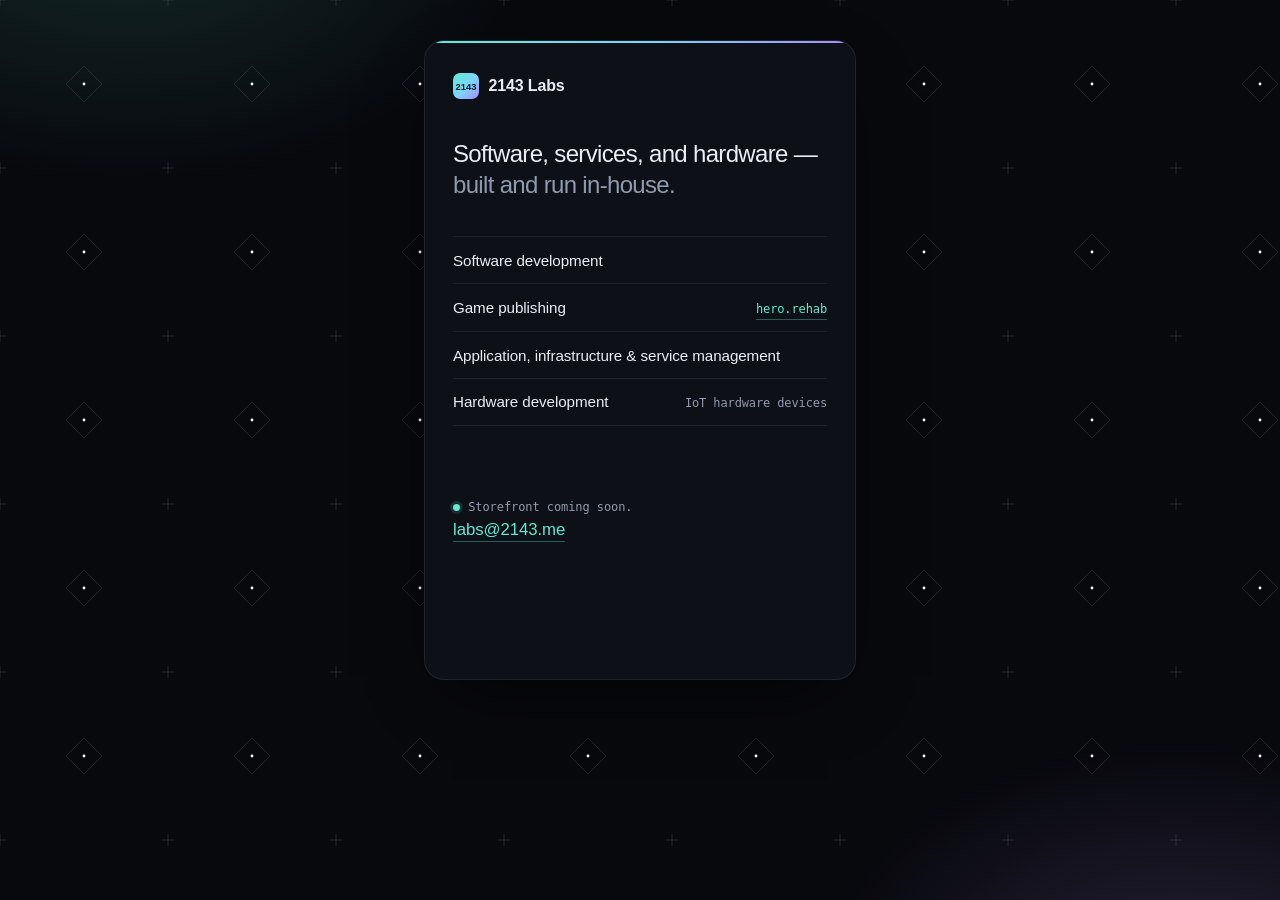
==== index.html @ 157abdbf "feat: initial site — mobile-first column over a tiled background Moved out of 2143-k8s (base/site/) " ====
<!doctype html>
<html lang="en">
<head>
  <meta charset="utf-8">
  <meta name="viewport" content="width=device-width, initial-scale=1">
  <title>2143 Labs</title>
  <meta name="description" content="Software development, game publishing, infrastructure and hardware. Storefront coming soon.">
  <meta name="theme-color" content="#08090d">
  <meta name="color-scheme" content="dark">
  <link rel="icon" href="/favicon.svg" type="image/svg+xml">
  <link rel="canonical" href="https://labs.2143.me/">
  <meta property="og:type" content="website">
  <meta property="og:title" content="2143 Labs">
  <meta property="og:description" content="Software development, game publishing, infrastructure and hardware.">
  <meta property="og:url" content="https://labs.2143.me/">
  <link rel="stylesheet" href="/style.css">
</head>
<body>
  <main class="viewport">
    <header class="brand">
      <img src="/favicon.svg" alt="" width="26" height="26">
      <span>2143 Labs</span>
    </header>

    <p class="lede">
      Software, services, and hardware —
      <span class="lede__tail">built and run in-house.</span>
    </p>

    <ul class="products">
      <li><span>Software development</span></li>
      <li><span>Game publishing</span> <a class="detail" href="https://hero.rehab">hero.rehab</a></li>
      <li><span>Application, infrastructure &amp; service management</span></li>
      <li><span>Hardware development</span> <span class="detail">IoT hardware devices</span></li>
    </ul>

    <footer class="contact">
      <p class="status"><span class="status__dot" aria-hidden="true"></span>Storefront coming soon.</p>
      <p><a class="email" href="mailto:labs@2143.me">labs@2143.me</a></p>
    </footer>
  </main>
</body>
</html>
---- style.css ----
/* 2143 Labs — one page, one stylesheet, no external requests.
   Mobile: the column is the page. Desktop: the column keeps its reading
   width and height, over a tiled background. */

:root {
  --bg: #08090d;
  --panel: #0d1017;
  --text: #e9edf5;
  --muted: #8f9aae;
  --line: rgba(255, 255, 255, 0.08);
  --accent: #5eead4;
  --accent-2: #a78bfa;
  --mono: ui-monospace, SFMono-Regular, "SF Mono", Menlo, Consolas, monospace;
}

* {
  box-sizing: border-box;
}

html {
  -webkit-text-size-adjust: 100%;
}

body {
  margin: 0;
  background-color: var(--bg);
  background-image: url("/tile.svg");
  background-size: 168px 168px;
  color: var(--text);
  font: 400 16px/1.55 ui-sans-serif, -apple-system, "Segoe UI", Roboto, "Helvetica Neue", Arial, sans-serif;
  letter-spacing: -0.005em;
  -webkit-font-smoothing: antialiased;
}

/* Brand glow over the tile. */
body::before {
  content: "";
  position: fixed;
  inset: 0;
  background:
    radial-gradient(42rem 28rem at 10% -10%, rgba(94, 234, 212, 0.14), transparent 62%),
    radial-gradient(38rem 26rem at 92% 110%, rgba(167, 139, 250, 0.18), transparent 60%);
  pointer-events: none;
}

/* The reading column. */
.viewport {
  position: relative;
  display: flex;
  flex-direction: column;
  overflow: hidden;
  margin: 0 auto;
  padding: 1.75rem 1.5rem 2rem;
  min-height: 100svh;
  min-height: 100dvh;
  background: var(--panel);
}

.viewport::before {
  content: "";
  position: absolute;
  inset: 0 0 auto;
  height: 2px;
  background: linear-gradient(90deg, var(--accent), #7dd3fc 55%, var(--accent-2));
}

/* Above phone width the column stops growing, and the tile takes the rest. */
@media (min-width: 42rem) {
  .viewport {
    max-width: 27rem;
    min-height: min(100svh - 5rem, 40rem);
    margin: 2.5rem auto;
    padding: 2rem 1.75rem 1.75rem;
    border: 1px solid var(--line);
    border-radius: 20px;
    box-shadow: 0 24px 70px -28px rgba(0, 0, 0, 0.9);
  }

  /* Inside the framed column the contact block sits at the bottom. */
  .contact {
    margin-top: auto;
    padding-top: 2rem;
  }
}

.brand {
  display: flex;
  align-items: center;
  gap: 0.6rem;
  font-weight: 650;
  letter-spacing: -0.01em;
}

.brand img {
  display: block;
  border-radius: 7px;
}

.lede {
  margin: 2.5rem 0 0;
  font-size: clamp(1.25rem, 5.4vw, 1.5rem);
  line-height: 1.28;
  font-weight: 500;
  letter-spacing: -0.028em;
}

.lede__tail {
  color: var(--muted);
}

.products {
  margin: 2.25rem 0 0;
  padding: 0;
  list-style: none;
  border-top: 1px solid var(--line);
}

.products li {
  display: flex;
  flex-wrap: wrap;
  align-items: baseline;
  justify-content: space-between;
  gap: 0.2rem 0.75rem;
  padding: 0.7rem 0;
  border-bottom: 1px solid var(--line);
  font-size: 0.95rem;
}

.detail {
  font-family: var(--mono);
  font-size: 0.75rem;
  letter-spacing: -0.01em;
  color: var(--muted);
  white-space: nowrap;
}

a.detail {
  color: var(--accent);
  text-decoration: none;
  padding-bottom: 1px;
  border-bottom: 1px solid rgba(94, 234, 212, 0.35);
}

a.detail:hover {
  border-bottom-color: currentColor;
}

.contact {
  margin-top: 2.5rem;
}

.contact p {
  margin: 0;
}

.status {
  display: flex;
  align-items: center;
  gap: 0.5rem;
  margin-bottom: 1rem;
  font-family: var(--mono);
  font-size: 0.75rem;
  color: var(--muted);
}

.status__dot {
  width: 0.45rem;
  height: 0.45rem;
  border-radius: 50%;
  background: var(--accent);
  box-shadow: 0 0 0 3px rgba(94, 234, 212, 0.14);
}

.email {
  font-size: 1.05rem;
  color: var(--accent);
  text-decoration: none;
  padding-bottom: 2px;
  border-bottom: 1px solid rgba(94, 234, 212, 0.35);
}

.email:hover {
  border-bottom-color: currentColor;
}

:focus-visible {
  outline: 2px solid var(--accent);
  outline-offset: 3px;
  border-radius: 4px;
}
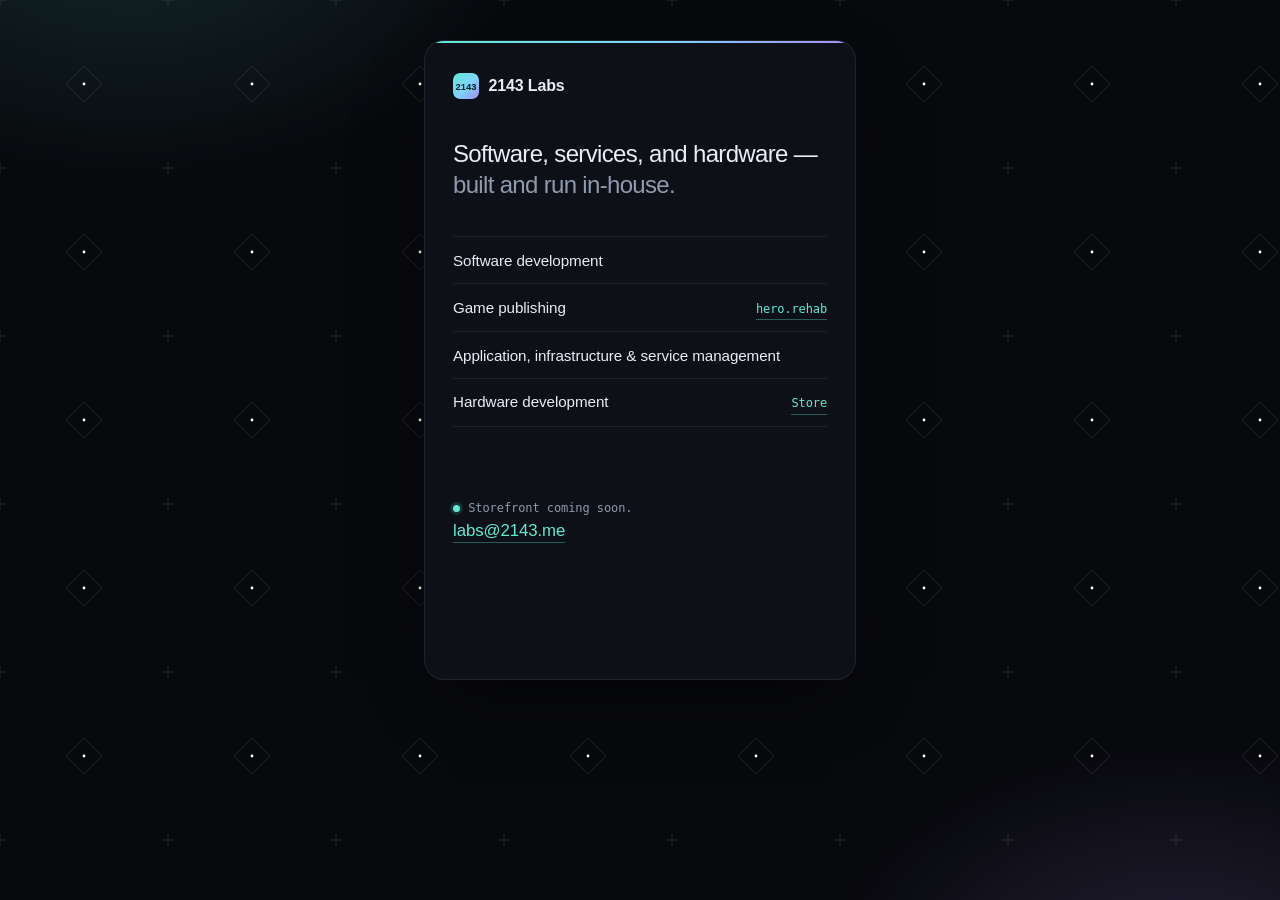
==== commit ad85647a: "feat(store): add Sunspot Collars pre-launch store page Adds /store/ announcing the Sunspot Collars l" ====
--- a/index.html
+++ b/index.html
@@ -31,7 +31,7 @@
       <li><span>Software development</span></li>
       <li><span>Game publishing</span> <a class="detail" href="https://hero.rehab">hero.rehab</a></li>
       <li><span>Application, infrastructure &amp; service management</span></li>
-      <li><span>Hardware development</span> <span class="detail">IoT hardware devices</span></li>
+      <li><span>Hardware development</span> <a class="detail" href="/store/">Store</a></li>
     </ul>
 
     <footer class="contact">
--- a/style.css
+++ b/style.css
@@ -188,3 +188,100 @@
   outline-offset: 3px;
   border-radius: 4px;
 }
+
+/* --- Store ------------------------------------------------------------- */
+
+.back {
+  margin-left: auto;
+  font-family: var(--mono);
+  font-size: 0.75rem;
+  color: var(--muted);
+  text-decoration: none;
+}
+
+.back:hover {
+  color: var(--text);
+}
+
+.item {
+  margin-top: 2.5rem;
+}
+
+.item__head {
+  display: flex;
+  align-items: baseline;
+  justify-content: space-between;
+  gap: 0.75rem;
+}
+
+.item__name {
+  margin: 0;
+  font-size: 1.35rem;
+  font-weight: 620;
+  letter-spacing: -0.025em;
+}
+
+.item__price {
+  font-family: var(--mono);
+  font-size: 0.95rem;
+  color: var(--accent);
+}
+
+.item__desc {
+  margin: 0.4rem 0 0;
+  font-size: 0.92rem;
+  color: var(--muted);
+}
+
+.section {
+  margin: 2.25rem 0 0;
+  font-family: var(--mono);
+  font-size: 0.7rem;
+  font-weight: 500;
+  letter-spacing: 0.09em;
+  text-transform: uppercase;
+  color: var(--muted);
+}
+
+.section + .products {
+  margin-top: 0.6rem;
+}
+
+.note {
+  margin: 0.7rem 0 0;
+  font-size: 0.8rem;
+  color: var(--muted);
+}
+
+.tier {
+  margin-top: 1.5rem;
+  padding-top: 1.5rem;
+  border-top: 1px solid var(--line);
+}
+
+.tier .item__name {
+  font-size: 1.1rem;
+}
+
+.tier__feat {
+  margin: 0.55rem 0 0;
+  padding: 0;
+  list-style: none;
+  font-size: 0.88rem;
+  color: var(--muted);
+}
+
+.tier__feat li {
+  padding: 0.12rem 0;
+}
+
+.launch {
+  display: inline-block;
+  margin: 0.85rem 0 0;
+  padding: 0.3rem 0.72rem;
+  border: 1px solid var(--line);
+  border-radius: 999px;
+  font-family: var(--mono);
+  font-size: 0.72rem;
+  color: var(--muted);
+}
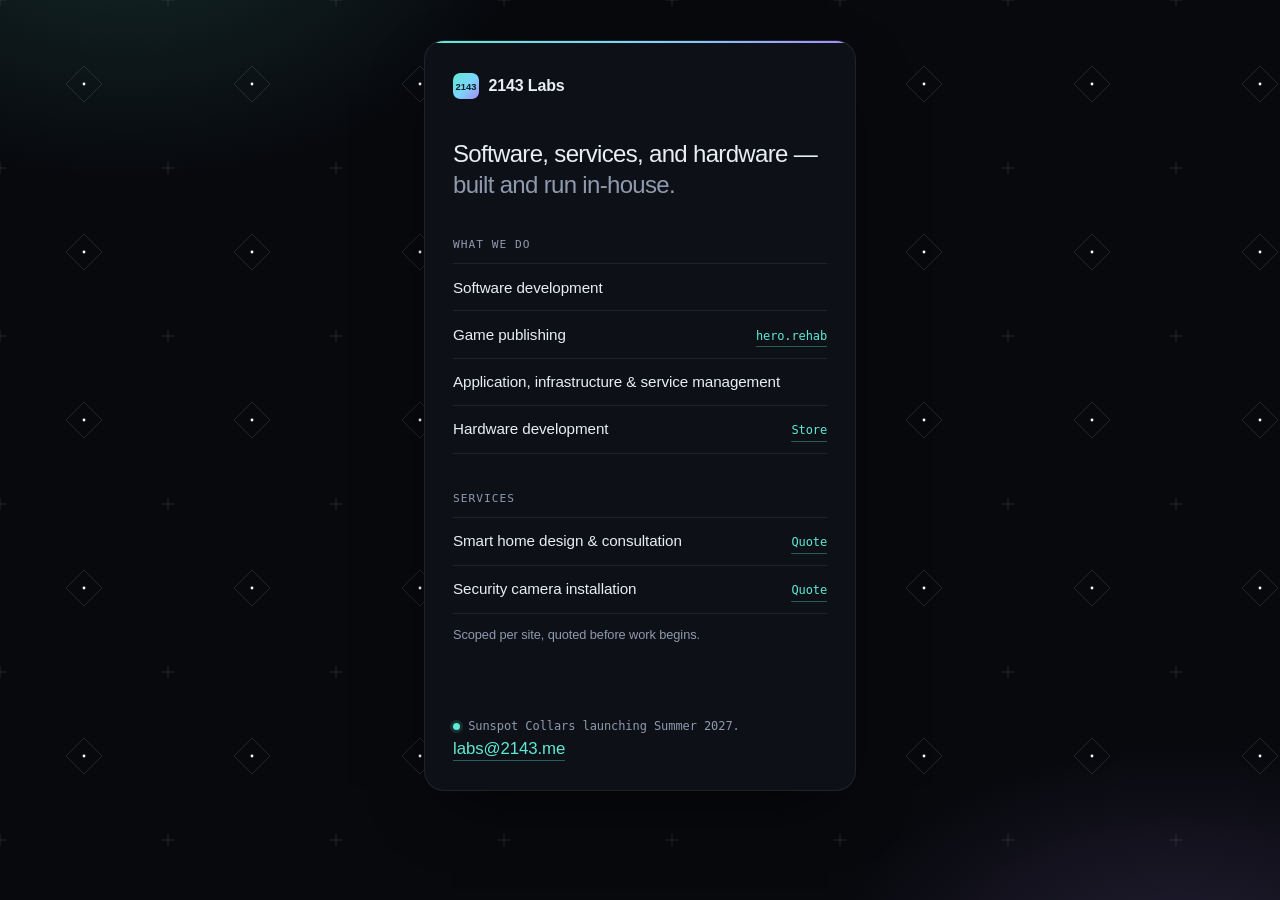
==== commit 4a024a2d: "feat(store): focus the store on the collars, move services to the landing page The store listed a pr" ====
--- a/index.html
+++ b/index.html
@@ -4,14 +4,14 @@
   <meta charset="utf-8">
   <meta name="viewport" content="width=device-width, initial-scale=1">
   <title>2143 Labs</title>
-  <meta name="description" content="Software development, game publishing, infrastructure and hardware. Storefront coming soon.">
+  <meta name="description" content="Software development, game publishing, infrastructure, hardware, and on-site services from 2143 Labs.">
   <meta name="theme-color" content="#08090d">
   <meta name="color-scheme" content="dark">
   <link rel="icon" href="/favicon.svg" type="image/svg+xml">
   <link rel="canonical" href="https://labs.2143.me/">
   <meta property="og:type" content="website">
   <meta property="og:title" content="2143 Labs">
-  <meta property="og:description" content="Software development, game publishing, infrastructure and hardware.">
+  <meta property="og:description" content="Software development, game publishing, infrastructure, hardware, and on-site services.">
   <meta property="og:url" content="https://labs.2143.me/">
   <link rel="stylesheet" href="/style.css">
 </head>
@@ -27,6 +27,7 @@
       <span class="lede__tail">built and run in-house.</span>
     </p>
 
+    <h2 class="section">What we do</h2>
     <ul class="products">
       <li><span>Software development</span></li>
       <li><span>Game publishing</span> <a class="detail" href="https://hero.rehab">hero.rehab</a></li>
@@ -34,8 +35,21 @@
       <li><span>Hardware development</span> <a class="detail" href="/store/">Store</a></li>
     </ul>
 
+    <h2 class="section">Services</h2>
+    <ul class="products">
+      <li>
+        <span>Smart home design &amp; consultation</span>
+        <a class="detail" href="mailto:labs@2143.me?subject=Smart%20home%20consultation">Quote</a>
+      </li>
+      <li>
+        <span>Security camera installation</span>
+        <a class="detail" href="mailto:labs@2143.me?subject=Camera%20installation">Quote</a>
+      </li>
+    </ul>
+    <p class="note">Scoped per site, quoted before work begins.</p>
+
     <footer class="contact">
-      <p class="status"><span class="status__dot" aria-hidden="true"></span>Storefront coming soon.</p>
+      <p class="status"><span class="status__dot" aria-hidden="true"></span>Sunspot Collars launching Summer 2027.</p>
       <p><a class="email" href="mailto:labs@2143.me">labs@2143.me</a></p>
     </footer>
   </main>
--- a/style.css
+++ b/style.css
@@ -203,34 +203,42 @@
   color: var(--text);
 }
 
-.item {
+.intro {
   margin-top: 2.5rem;
 }
 
-.item__head {
+.intro__name {
+  margin: 0;
+  font-size: 1.5rem;
+  font-weight: 620;
+  letter-spacing: -0.028em;
+}
+
+.intro__desc {
+  margin: 0.4rem 0 0;
+  font-size: 0.92rem;
+  color: var(--muted);
+}
+
+.tier__head {
   display: flex;
   align-items: baseline;
   justify-content: space-between;
   gap: 0.75rem;
 }
 
-.item__name {
+.tier__name {
   margin: 0;
-  font-size: 1.35rem;
+  font-size: 1.15rem;
   font-weight: 620;
   letter-spacing: -0.025em;
 }
 
-.item__price {
-  font-family: var(--mono);
-  font-size: 0.95rem;
+.tier__price {
+  font-family: var(--mono);
+  font-size: 1.05rem;
+  font-weight: 600;
   color: var(--accent);
-}
-
-.item__desc {
-  margin: 0.4rem 0 0;
-  font-size: 0.92rem;
-  color: var(--muted);
 }
 
 .section {
@@ -254,13 +262,42 @@
 }
 
 .tier {
-  margin-top: 1.5rem;
-  padding-top: 1.5rem;
-  border-top: 1px solid var(--line);
-}
-
-.tier .item__name {
-  font-size: 1.1rem;
+  margin-top: 0.85rem;
+  padding: 1.15rem 1.15rem 1.2rem;
+  border: 1px solid var(--line);
+  border-radius: 14px;
+  background: rgba(255, 255, 255, 0.015);
+}
+
+.tier__role {
+  margin: 0.2rem 0 0;
+  font-family: var(--mono);
+  font-size: 0.68rem;
+  letter-spacing: 0.09em;
+  text-transform: uppercase;
+  color: var(--muted);
+}
+
+.tier .detail {
+  display: inline-block;
+  margin-top: 0.9rem;
+}
+
+.cta {
+  display: block;
+  margin-top: 1.15rem;
+  padding: 0.72rem 1rem;
+  border-radius: 10px;
+  background: var(--accent);
+  color: #04120f;
+  font-size: 0.95rem;
+  font-weight: 650;
+  text-align: center;
+  text-decoration: none;
+}
+
+.cta:hover {
+  background: #7bf0dd;
 }
 
 .tier__feat {
